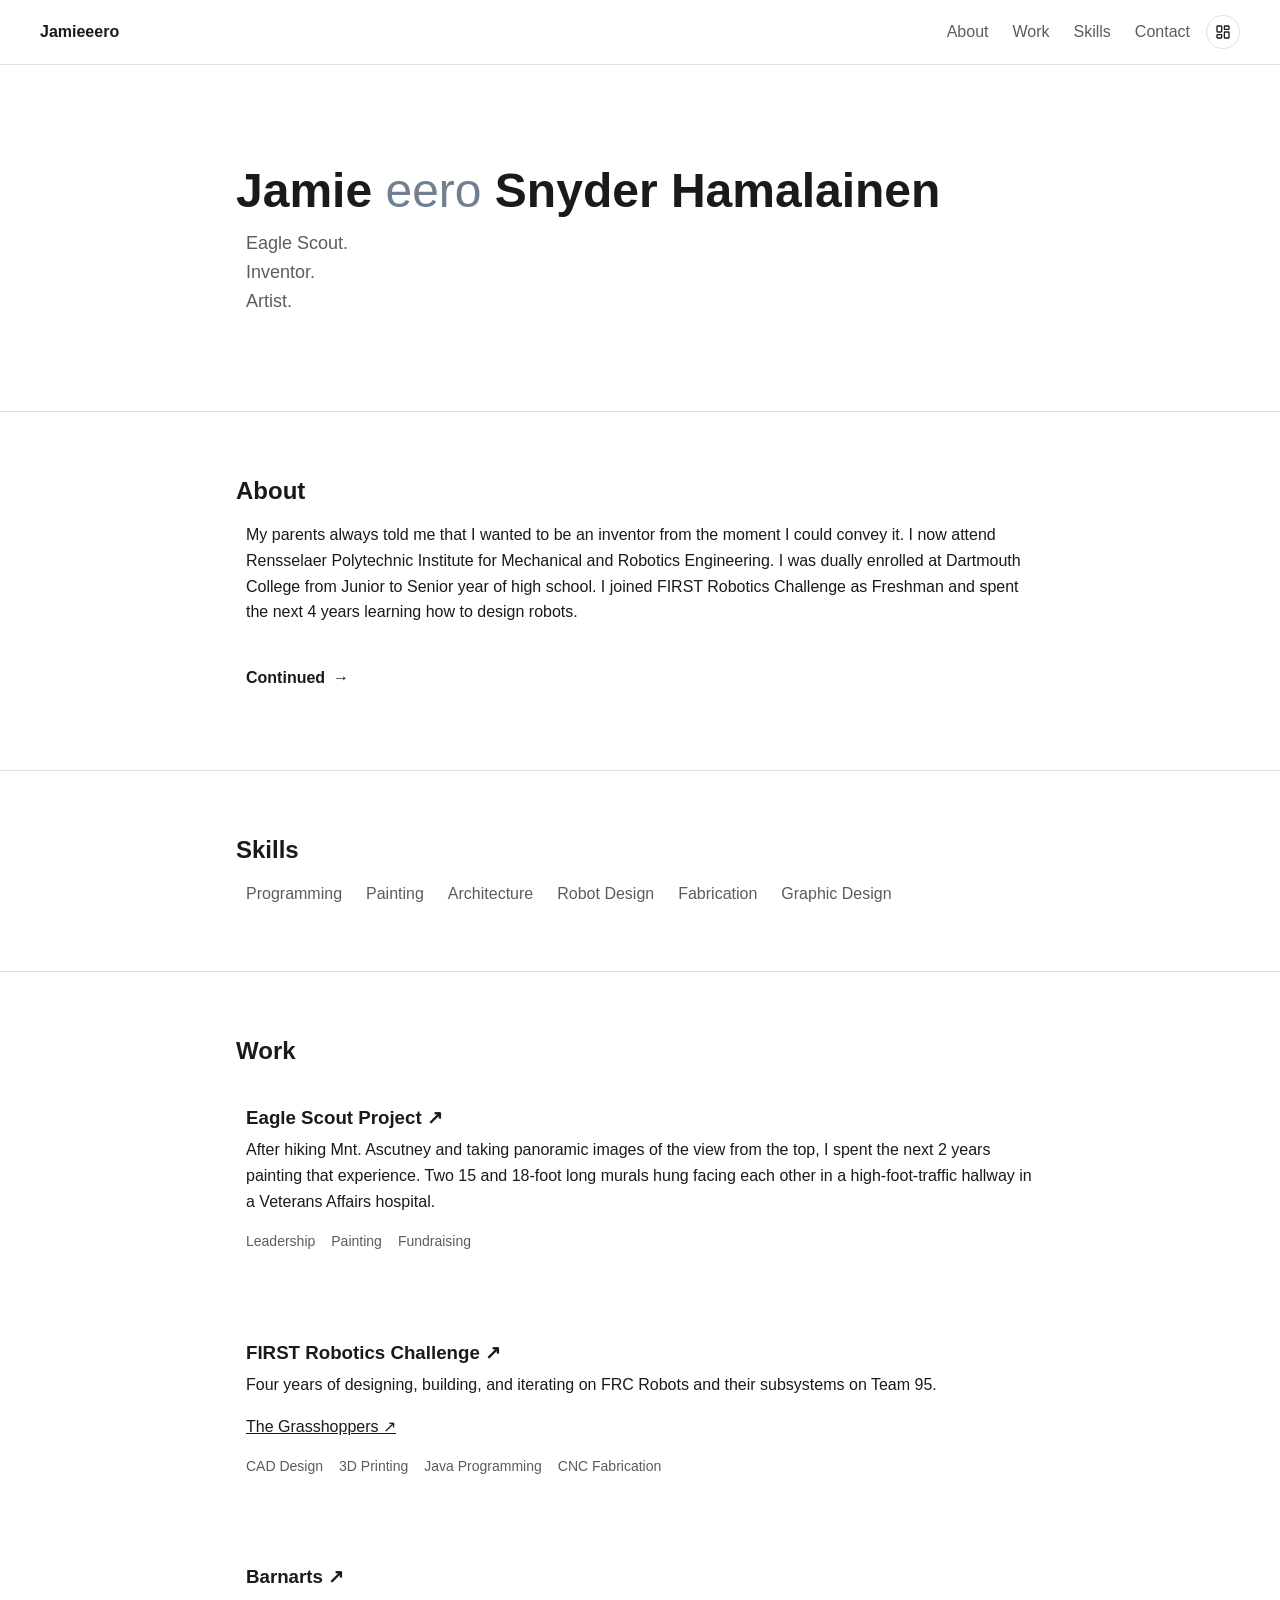
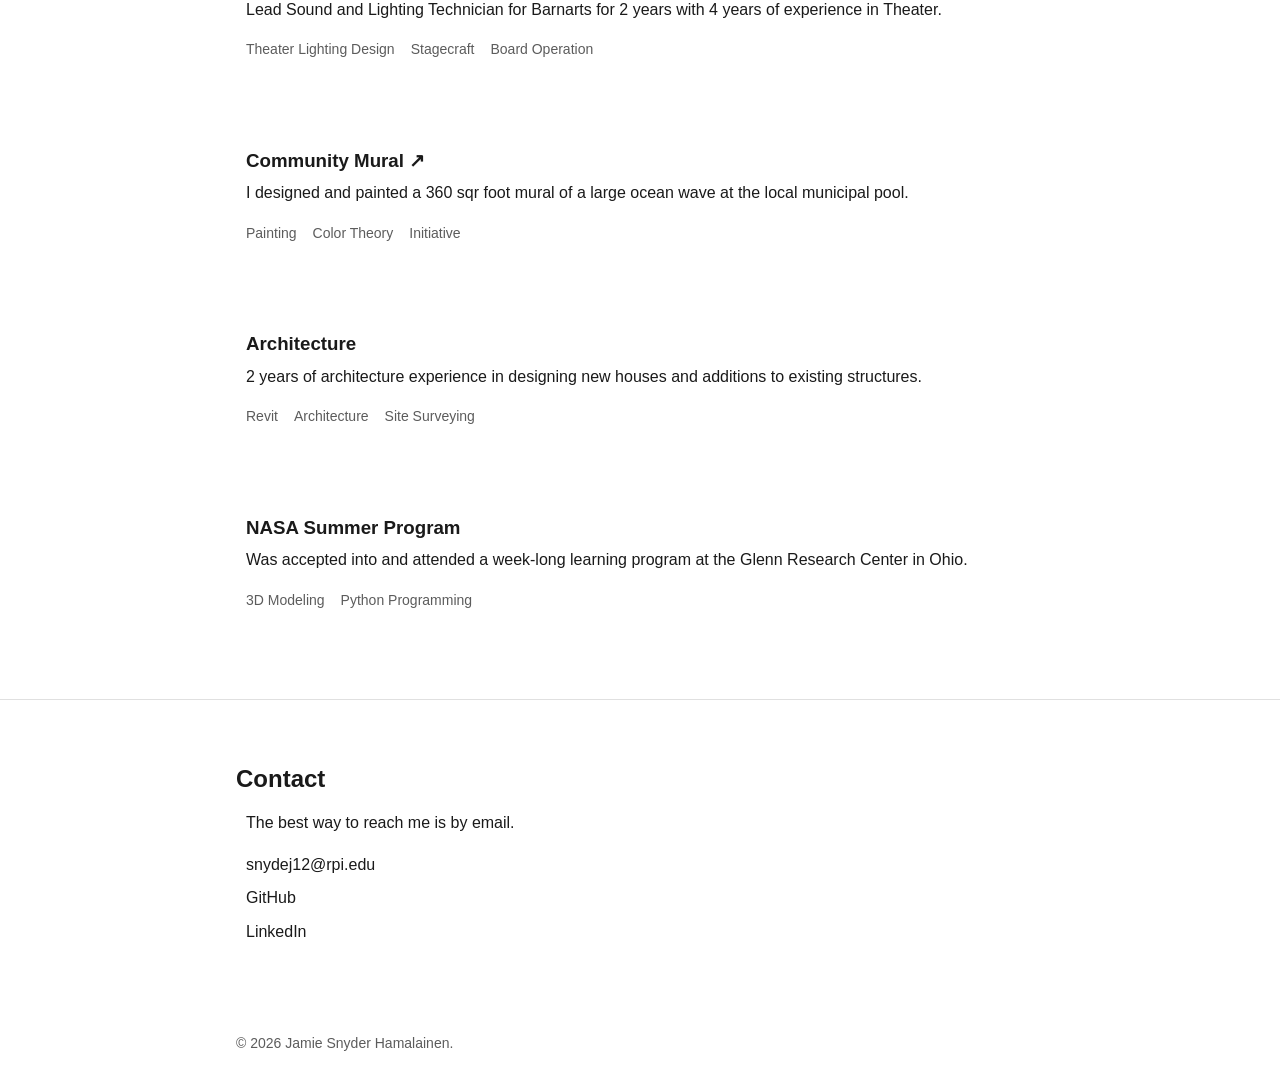
==== index.html @ 0df422fe "images" ====
<!DOCTYPE html>
<html lang="en">
<head>
    <meta charset="UTF-8">
    <meta name="viewport" content="width=device-width, initial-scale=1.0">
    <title>Jamieeero — Portfolio</title>
    <meta name="description" content="Portfolio of Jamieeero Snyder Hamalainen.">
    <link rel="stylesheet" href="styles.css">
</head>
<body>

<a class="skip-link" href="#main">Skip to content</a>

<div class="scroll-progress" id="scrollProgress"></div>

<header class="site-header">
    <div class="header-inner">
        <a href="#" class="logo">Jamieeero</a>

        <div class="nav-cluster">
            <nav class="primary-nav" id="primaryNav">
                <ul>
                    <li><a href="about.html">About</a></li>
                    <li><a href="#work">Work</a></li>
                    <li><a href="#skills">Skills</a></li>
                    <li><a href="#contact">Contact</a></li>
                </ul>
            </nav>

            <a class="dashboard-link" href="https://dashboard.jamieeero.com" aria-label="Open dashboard">
                <svg viewBox="0 0 24 24" fill="none" stroke="currentColor" stroke-width="2" stroke-linecap="round" stroke-linejoin="round" aria-hidden="true">
                    <rect width="7" height="9" x="3" y="3" rx="1"></rect>
                    <rect width="7" height="5" x="14" y="3" rx="1"></rect>
                    <rect width="7" height="9" x="14" y="12" rx="1"></rect>
                    <rect width="7" height="5" x="3" y="16" rx="1"></rect>
                </svg>
            </a>

            <button class="nav-toggle" id="navToggle" aria-expanded="false" aria-controls="primaryNav">
                <span class="nav-toggle-bar"></span>
                <span class="nav-toggle-bar"></span>
                <span class="nav-toggle-bar"></span>
                <span class="sr-only">Toggle menu</span>
            </button>
        </div>
    </div>
</header>

<main id="main">

    <section class="section hero" id="hero">
        <div class="container-title">
            <h1>Jamie <span style="color: slategrey; font-weight: 300;" >eero</span> Snyder Hamalainen</h1>
        </div>
        <div class="container">
            <p class="hero-subtitle">Eagle Scout.</p>
            <p class="hero-subtitle">Inventor.</p>
            <p class="hero-subtitle">Artist.</p>
        </div>
    </section>

    <section class="section" id="about">
        <div class="container-title">
            <h2>About</h2>
        </div>
        <div class="container">
            <p>
                My parents always told me that I wanted to be an inventor from the moment I could convey it. I now attend Rensselaer Polytechnic Institute
                for Mechanical and Robotics Engineering. I was dually enrolled at Dartmouth College from Junior to Senior year of high school. I joined
                FIRST Robotics Challenge as Freshman and spent the next 4 years learning how to design robots.
            </p>

            <a class="continue-link" href="about.html">
                Continued
                <span class="arrow" aria-hidden="true">→</span>
            </a>
        </div>
    </section>

    <section class="section" id="skills">
        <div class="container-title">
            <h2>Skills</h2>
        </div>
        <div class="container">
            <ul class="skills-list">
                <li>Programming</li>
                <li>Painting</li>
                <li>Architecture</li>
                <li>Robot Design</li>
                <li>Fabrication</li>
                <li>Graphic Design</li>
            </ul>
        </div>
    </section>

    <section class="section" id="work">
        <div class="container-title">
            <h2>Work</h2>
        </div>
        <div class="container">
            <div class="project-list">

                <article class="project reveal">
                    <div class="project-thumb">
                        <img src="media/work/eagle-project.jpg" alt="" loading="lazy" onerror="this.parentElement.remove()">
                    </div>
                    <div class="project-body">
                        <h3><a href="eagleproject.html">Eagle Scout Project ↗</a></h3>
                        <p>After hiking Mnt. Ascutney and taking panoramic images of the view from the top, I spent the next 2 years painting that experience.
                            Two 15 and 18-foot long murals hung facing each other in a high-foot-traffic hallway in a Veterans Affairs hospital.
                        </p>
                        <ul class="project-meta">
                            <li>Leadership</li>
                            <li>Painting</li>
                            <li>Fundraising</li>
                        </ul>
                    </div>
                </article>

                <article class="project reveal">
                    <div class="project-thumb">
                        <img src="media/work/frc.jpg" alt="" loading="lazy" onerror="this.parentElement.remove()">
                    </div>
                    <div class="project-body">
                        <h3><a href="https://www.firstinspires.org/programs/frc/">FIRST Robotics Challenge ↗</a></h3>
                        <p>Four years of designing, building, and iterating on FRC Robots and their subsystems on Team 95.</p>
                        <p><a href="https://www.frcteam95.com/">The Grasshoppers ↗</a></p>
                        <ul class="project-meta">
                            <li>CAD Design</li>
                            <li>3D Printing</li>
                            <li>Java Programming</li>
                            <li>CNC Fabrication</li>
                        </ul>
                    </div>
                </article>

                <article class="project reveal">
                    <div class="project-thumb">
                        <img src="media/work/barnarts.jpg" alt="" loading="lazy" onerror="this.parentElement.remove()">
                    </div>
                    <div class="project-body">
                        <h3><a href="https://barnarts.org/">Barnarts ↗</a></h3>
                        <p>Lead Sound and Lighting Technician for Barnarts for 2 years with 4 years of experience in Theater.</p>
                        <ul class="project-meta">
                            <li>Theater Lighting Design</li>
                            <li>Stagecraft</li>
                            <li>Board Operation</li>
                        </ul>
                    </div>
                </article>

                <article class="project reveal">
                    <div class="project-thumb">
                        <img src="media/work/poolmural.jpg" alt="" loading="lazy" onerror="this.parentElement.remove()">
                    </div>
                    <div class="project-body">
                        <h3><a href="">Community Mural ↗</a></h3>
                        <p>I designed and painted a 360 sqr foot mural of a large ocean wave at the local municipal pool.</p>
                        <ul class="project-meta">
                            <li>Painting</li>
                            <li>Color Theory</li>
                            <li>Initiative</li>
                        </ul>
                    </div>
                </article>

                <article class="project reveal">
                    <div class="project-thumb">
                        <img src="media/work/house.jpg" alt="" loading="lazy" onerror="this.parentElement.remove()">
                    </div>
                    <div class="project-body">
                        <h3><a href="">Architecture</a></h3>
                        <p>2 years of architecture experience in designing new houses and additions to existing structures.</p>
                        <ul class="project-meta">
                            <li>Revit</li>
                            <li>Architecture</li>
                            <li>Site Surveying</li>
                        </ul>
                    </div>
                </article>

                <article class="project reveal">
                    <div class="project-thumb">
                        <img src="media/work/nasa.jpg" alt="" loading="lazy" onerror="this.parentElement.remove()">
                    </div>
                    <div class="project-body">
                        <h3><a href="">NASA Summer Program</a></h3>
                        <p>Was accepted into and attended a week-long learning program at the Glenn Research Center in Ohio.</p>
                        <ul class="project-meta">
                            <li>3D Modeling</li>
                            <li>Python Programming</li>
                        </ul>
                    </div>
                </article>

            </div>
        </div>
    </section>


    <section class="section" id="contact">
        <div class="container-title">
            <h2>Contact</h2>
        </div>
        <div class="container">
            <p>The best way to reach me is by email.</p>
            <ul class="contact-list">
                <li><a href="mailto:snydej12@rpi.edu">snydej12@rpi.edu</a></li>
                <li><a href="https://github.com/jamieeero" target="_blank" rel="noopener noreferrer">GitHub</a></li>
                <li><a href="https://linkedin.com/in/jamieeero" target="_blank" rel="noopener noreferrer">LinkedIn</a></li>
            </ul>
        </div>
    </section>

</main>

<footer class="site-footer">
    <div class="container-title">
        <p>&copy; <span id="year"></span> Jamie Snyder Hamalainen.</p>
    </div>
</footer>

<script src="script.js"></script>
</body>
</html>
---- styles.css ----
:root {

    --color-bg: #ffffff;
    --color-text: #1a1a1a;
    --color-muted: #5c5c5c;
    --color-border: #e0e0e0;
    --color-accent: #1a1a1a;
    --color-shadow: rgba(0, 0, 0, 0.08);


    --font-body: -apple-system, BlinkMacSystemFont, "Segoe UI", Roboto, Helvetica, Arial, sans-serif;
    --font-mono: ui-monospace, "SFMono-Regular", Menlo, Consolas, "Liberation Mono", monospace;
    --font-size-base: 1rem;
    --line-height-base: 1.6;


    --container-width: 820px;
    --title-width: 840px;
    --space-1: 0.5rem;
    --space-2: 1rem;
    --space-3: 1.5rem;
    --space-4: 2.5rem;
    --space-5: 4rem;
    --space-6: 6rem;

    --header-height: 64px;
    --progress-height: 3px;
}

@media (prefers-color-scheme: dark) {
    :root:not([data-theme="light"]) {
        --color-bg: #121212;
        --color-text: #ececec;
        --color-muted: #a0a0a0;
        --color-border: #2a2a2a;
        --color-accent: #ececec;
        --color-shadow: rgba(0, 0, 0, 0.35);
    }
}

/* manual toggle overrides win regardless of OS preference */
:root[data-theme="dark"] {
    --color-bg: #121212;
    --color-text: #ececec;
    --color-muted: #a0a0a0;
    --color-border: #2a2a2a;
    --color-accent: #ececec;
    --color-shadow: rgba(0, 0, 0, 0.35);
}

:root[data-theme="light"] {
    --color-bg: #ffffff;
    --color-text: #1a1a1a;
    --color-muted: #5c5c5c;
    --color-border: #e0e0e0;
    --color-accent: #1a1a1a;
    --color-shadow: rgba(0, 0, 0, 0.08);
}


*,
*::before,
*::after {
    box-sizing: border-box;
}

html {
    -webkit-text-size-adjust: 100%;
    scroll-behavior: smooth;
}

body {
    margin: 0;
    font-family: var(--font-body);
    font-size: var(--font-size-base);
    line-height: var(--line-height-base);
    color: var(--color-text);
    background-color: var(--color-bg);
    transition: background-color 0.3s ease, color 0.3s ease;
}

img,
picture,
svg {
    max-width: 100%;
    display: block;
}

a {
    color: inherit;
}

h1, h2, h3, h4 {
    line-height: 1.25;
    margin: 0 0 var(--space-2);
    overflow-wrap: break-word;
}

h1, h2 {
    /* was a fixed `width`, which forced an 840px-wide box even on
       phones and pushed text past the viewport edge instead of
       wrapping. max-width caps it on desktop; width:100% lets it
       shrink to fit narrow screens. */
    width: 100%;
    max-width: var(--title-width);
}

p {
    margin: 0 0 var(--space-2);
    overflow-wrap: break-word;
}

ul {
    margin: 0;
    padding: 0;
    list-style: none;
}


@media (prefers-reduced-motion: reduce) {
    html {
        scroll-behavior: auto;
    }
    * {
        animation-duration: 0.001ms !important;
        animation-iteration-count: 1 !important;
        transition-duration: 0.001ms !important;
    }
}


a:focus-visible,
button:focus-visible {
    outline: 2px solid var(--color-accent);
    outline-offset: 2px;
}


.sr-only {
    position: absolute;
    width: 1px;
    height: 1px;
    padding: 0;
    margin: -1px;
    overflow: hidden;
    clip: rect(0, 0, 0, 0);
    white-space: nowrap;
    border: 0;
}


.skip-link {
    position: absolute;
    left: -9999px;
    top: 0;
    background: var(--color-bg);
    color: var(--color-text);
    padding: var(--space-1) var(--space-2);
    z-index: 1200;
}

.skip-link:focus {
    left: var(--space-2);
    top: var(--space-2);
}


.container {
    width: 100%;
    max-width: var(--container-width);
    margin-inline: auto;
    padding-inline: var(--space-2);
}

.container-title {
    width: 100%;
    max-width: var(--title-width);
    margin-inline: auto;
    padding-inline: var(--space-2);
}

.section {
    padding-block: var(--space-5);
    border-bottom: 1px solid var(--color-border);
}

.section:last-of-type {
    border-bottom: none;
}


/* ---- scroll progress bar ---- */
.scroll-progress {
    position: fixed;
    top: 0;
    left: 0;
    height: var(--progress-height);
    width: 0%;
    background-color: var(--color-accent);
    z-index: 1101;
    transition: width 0.12s ease-out;
}

@media (prefers-reduced-motion: reduce) {
    .scroll-progress {
        transition: none;
    }
}


.site-header {
    position: sticky;
    top: 0;
    z-index: 100;
    background-color: var(--color-bg);
    border-bottom: 1px solid var(--color-border);
}

.header-inner {
    display: flex;
    align-items: center;
    justify-content: space-between;
    height: var(--header-height);
    padding-inline: var(--space-2);
}

@media (min-width: 1024px) {
    .header-inner {
        padding-inline: var(--space-4);
    }
}

.logo {
    font-weight: 600;
    text-decoration: none;
}

.nav-cluster {
    display: flex;
    align-items: center;
    gap: var(--space-2);
}

.primary-nav ul {
    display: flex;
    gap: var(--space-3);
}

.primary-nav a {
    position: relative;
    text-decoration: none;
    color: var(--color-muted);
    padding-bottom: 3px;
    transition: color 0.2s ease;
}

.primary-nav a::after {
    content: "";
    position: absolute;
    left: 0;
    bottom: 0;
    height: 1px;
    width: 0%;
    background-color: var(--color-text);
    transition: width 0.25s ease;
}

.primary-nav a:hover,
.primary-nav a:focus-visible {
    color: var(--color-text);
}

.primary-nav a:hover::after,
.primary-nav a:focus-visible::after {
    width: 100%;
}

.nav-toggle {
    display: none;
    flex-direction: column;
    justify-content: space-between;
    width: 24px;
    height: 18px;
    background: none;
    border: none;
    padding: 0;
    cursor: pointer;
}

.nav-toggle-bar {
    display: block;
    height: 2px;
    width: 100%;
    background-color: var(--color-text);
}


/* ---- dashboard link ---- */
.dashboard-link {
    display: inline-flex;
    align-items: center;
    justify-content: center;
    width: 34px;
    height: 34px;
    background: none;
    border: 1px solid var(--color-border);
    border-radius: 50%;
    cursor: pointer;
    color: var(--color-text);
    padding: 0;
    transition: border-color 0.2s ease, transform 0.3s ease;
}

.dashboard-link:hover {
    border-color: var(--color-text);
}

.dashboard-link:active {
    transform: scale(0.92);
}

.dashboard-link svg {
    width: 16px;
    height: 16px;
}


/* ---- hero ---- */
.hero {
    padding-block: var(--space-6);
}

.hero h1 {
    font-size: clamp(2rem, 5vw, 3rem);
    margin-bottom: var(--space-1);
    opacity: 0;
    animation: fade-up-in 0.7s ease forwards;
}

.hero-subtitle {
    color: var(--color-muted);
    font-size: 1.125rem;
    margin: 0;
    opacity: 0;
    animation: fade-up-in 0.6s ease forwards;
}

.hero-subtitle:nth-of-type(1) { animation-delay: 0.15s; }
.hero-subtitle:nth-of-type(2) { animation-delay: 0.3s; }
.hero-subtitle:nth-of-type(3) { animation-delay: 0.45s; }

@keyframes fade-up-in {
    from {
        opacity: 0;
        transform: translateY(14px);
    }
    to {
        opacity: 1;
        transform: none;
    }
}


/* ---- scroll reveal (project cards, gallery entries, etc.) ---- */
.reveal.reveal-init {
    opacity: 0;
    transform: translateY(28px);
}

.reveal {
    transition: opacity 0.6s ease, transform 0.6s ease;
    transition-delay: var(--reveal-delay, 0s);
}

.reveal.reveal-init.is-visible {
    opacity: 1;
    transform: none;
}


.project-list {
    display: flex;
    flex-direction: column;
    gap: var(--space-4);
}

.project {
    display: flex;
    align-items: flex-start;
    gap: var(--space-3);
    padding: var(--space-3);
    margin-inline: calc(var(--space-3) * -1);
    border-radius: 10px;
    transition: transform 0.25s ease, box-shadow 0.25s ease, background-color 0.25s ease;
}

.project-thumb {
    flex-shrink: 0;
    width: 96px;
    height: 96px;
    border-radius: 8px;
    overflow: hidden;
    background-color: var(--color-border);
}

.project-thumb img {
    width: 100%;
    height: 100%;
    object-fit: cover;
    display: block;
}

.project-body {
    flex: 1;
    min-width: 0;
}

.project:hover,
.project:focus-within {
    transform: translateY(-4px);
    box-shadow: 0 12px 28px var(--color-shadow);
    background-color: var(--color-border);
}

.project h3 {
    margin-bottom: var(--space-1);
}

.project h3 a {
    text-decoration: none;
}

.project h3 a:hover,
.project h3 a:focus-visible {
    text-decoration: underline;
}

.project-meta {
    display: flex;
    flex-wrap: wrap;
    gap: var(--space-1) var(--space-2);
    color: var(--color-muted);
    font-size: 0.875rem;
}

.skills-list {
    display: flex;
    flex-wrap: wrap;
    gap: var(--space-1) var(--space-3);
    color: var(--color-muted);
}


.continue-link {
    display: inline-flex;
    align-items: center;
    gap: var(--space-1);
    margin-top: var(--space-1);
    padding: var(--space-2) var(--space-3);
    margin-inline: calc(var(--space-3) * -1);
    border-radius: 10px;
    text-decoration: none;
    font-weight: 600;
    color: var(--color-text);
    transition: transform 0.25s ease, box-shadow 0.25s ease, background-color 0.25s ease;
}

.continue-link:hover,
.continue-link:focus-visible {
    transform: translateY(-4px);
    box-shadow: 0 12px 28px var(--color-shadow);
    background-color: var(--color-border);
}

.continue-link .arrow {
    transition: transform 0.25s ease;
}

.continue-link:hover .arrow,
.continue-link:focus-visible .arrow {
    transform: translateX(4px);
}

/* ---- timeline page ---- */
.timeline {
    position: relative;
    list-style: none;
    margin: 0;
    padding: 0;
    padding-left: var(--space-4);
}

.timeline::before {
    content: "";
    position: absolute;
    top: 0.4rem;
    bottom: 0.4rem;
    left: 0.5rem;
    width: 2px;
    background-color: var(--color-border);
}

.timeline-entry {
    position: relative;
    padding-bottom: var(--space-4);
}

.timeline-entry:last-child {
    padding-bottom: 0;
}

.timeline-entry::before {
    content: "";
    position: absolute;
    left: 0.5rem;
    top: 0.4rem;
    transform: translateX(-650%);
    width: 10px;
    height: 10px;
    border-radius: 50%;
    background-color: var(--color-accent);
    box-shadow: 0 0 0 4px var(--color-bg);
}

.timeline-era {
    display: inline-block;
    font-family: var(--font-mono);
    font-size: 0.75rem;
    letter-spacing: 0.08em;
    text-transform: uppercase;
    color: var(--color-muted);
    margin-bottom: var(--space-1);
}

.timeline-entry h3 {
    margin-bottom: var(--space-1);
}

.timeline-entry p {
    margin-bottom: var(--space-1);
}


.contact-list {
    display: flex;
    flex-direction: column;
    gap: var(--space-1);
}

.contact-list a {
    text-decoration: none;
}

.contact-list a:hover,
.contact-list a:focus-visible {
    text-decoration: underline;
}


.gallery-section {
    padding-inline: var(--space-2);
    display: flex;
    flex-direction: column;
    gap: var(--space-5);
}

@media (min-width: 1024px) {
    .gallery-section {
        padding-inline: var(--space-4);
    }
}

.gallery-entry {
    margin: 0;
    display: flex;
    align-items: center;
    gap: var(--space-4);
}

.gallery-entry.is-reverse {
    flex-direction: row-reverse;
}

.gallery-image {
    flex-shrink: 0;
    overflow: hidden;
    border-radius: 6px;
}

.gallery-placeholder {
    width: 100%;
    background-color: var(--color-border);
    transition: transform 0.5s ease;
}

.gallery-item img {
    width: 100%;
    height: 100%;
    object-fit: cover;
    display: block;
    transition: transform 0.5s ease;
}

.gallery-entry:hover .gallery-placeholder,
.gallery-entry:hover .gallery-item img {
    transform: scale(1.04);
}

.gallery-caption {
    flex: 1;
    min-width: 0;
}

.gallery-index {
    display: inline-block;
    font-family: var(--font-mono);
    font-size: 0.75rem;
    letter-spacing: 0.08em;
    text-transform: uppercase;
    color: var(--color-muted);
    border-top: 2px solid var(--color-accent);
    padding-top: var(--space-1);
    margin-bottom: var(--space-1);
}

.gallery-caption p {
    color: var(--color-muted);
    margin: 0;
}

/* Size modifiers: how much of the row the image claims.
   The caption fills whatever's left, so a "bigger" image
   reads as visually dominant and a "smaller" one leaves
   more room for text. Aspect ratio is set per size to
   roughly match the kind of shot (wide vs tall). */

.gallery-entry--large .gallery-image {
    width: 70%;
}
.gallery-entry--large .gallery-placeholder {
    aspect-ratio: 16 / 9;
}

.gallery-entry--medium .gallery-image {
    width: 52%;
}
.gallery-entry--medium .gallery-placeholder {
    aspect-ratio: 4 / 3;
}

.gallery-entry--small .gallery-image {
    width: 34%;
}
.gallery-entry--small .gallery-placeholder {
    aspect-ratio: 3 / 4;
}



.site-footer {
    padding-block: var(--space-3);
}

.site-footer p {
    margin: 0;
    color: var(--color-muted);
    font-size: 0.875rem;
}

@media (max-width: 640px) {
    .nav-toggle {
        display: flex;
    }

    .primary-nav {
        position: absolute;
        top: var(--header-height);
        left: 0;
        right: 0;
        background-color: var(--color-bg);
        border-bottom: 1px solid var(--color-border);
        max-height: 0;
        overflow: hidden;
        transition: max-height 0.2s ease;
    }

    .primary-nav.is-open {
        max-height: 300px;
    }

    .primary-nav ul {
        flex-direction: column;
        gap: 0;
        padding: var(--space-2);
    }

    .primary-nav li {
        padding-block: var(--space-1);
    }

    .section {
        padding-block: var(--space-4);
    }

    .hero {
        padding-block: var(--space-5);
    }

    .project,
    .continue-link {
        margin-inline: 0;
    }

    .project-thumb {
        width: 64px;
        height: 64px;
    }

    .gallery-entry,
    .gallery-entry.is-reverse {
        flex-direction: column;
        align-items: stretch;
        gap: var(--space-2);
    }

    .gallery-entry--large .gallery-image,
    .gallery-entry--medium .gallery-image,
    .gallery-entry--small .gallery-image {
        width: 100%;
    }

    .gallery-entry--small .gallery-placeholder {
        aspect-ratio: 4 / 3;
    }
}
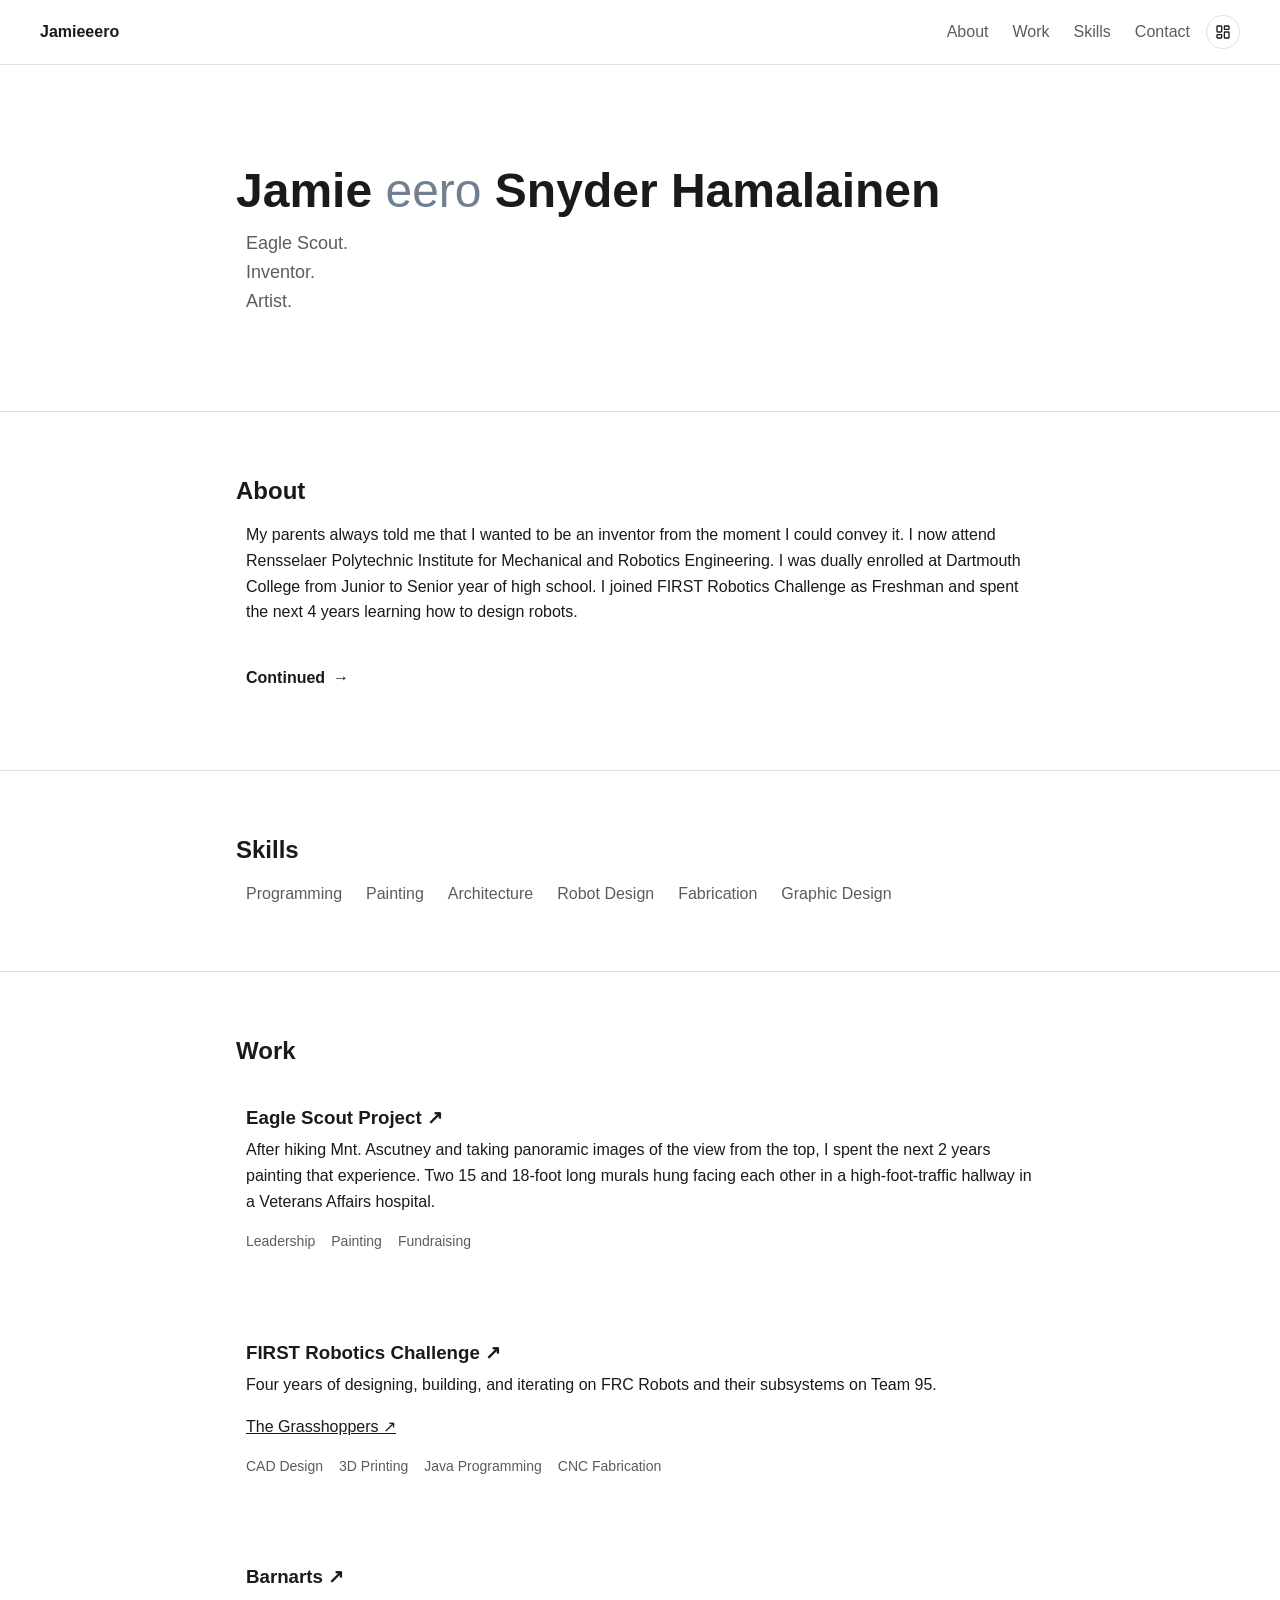
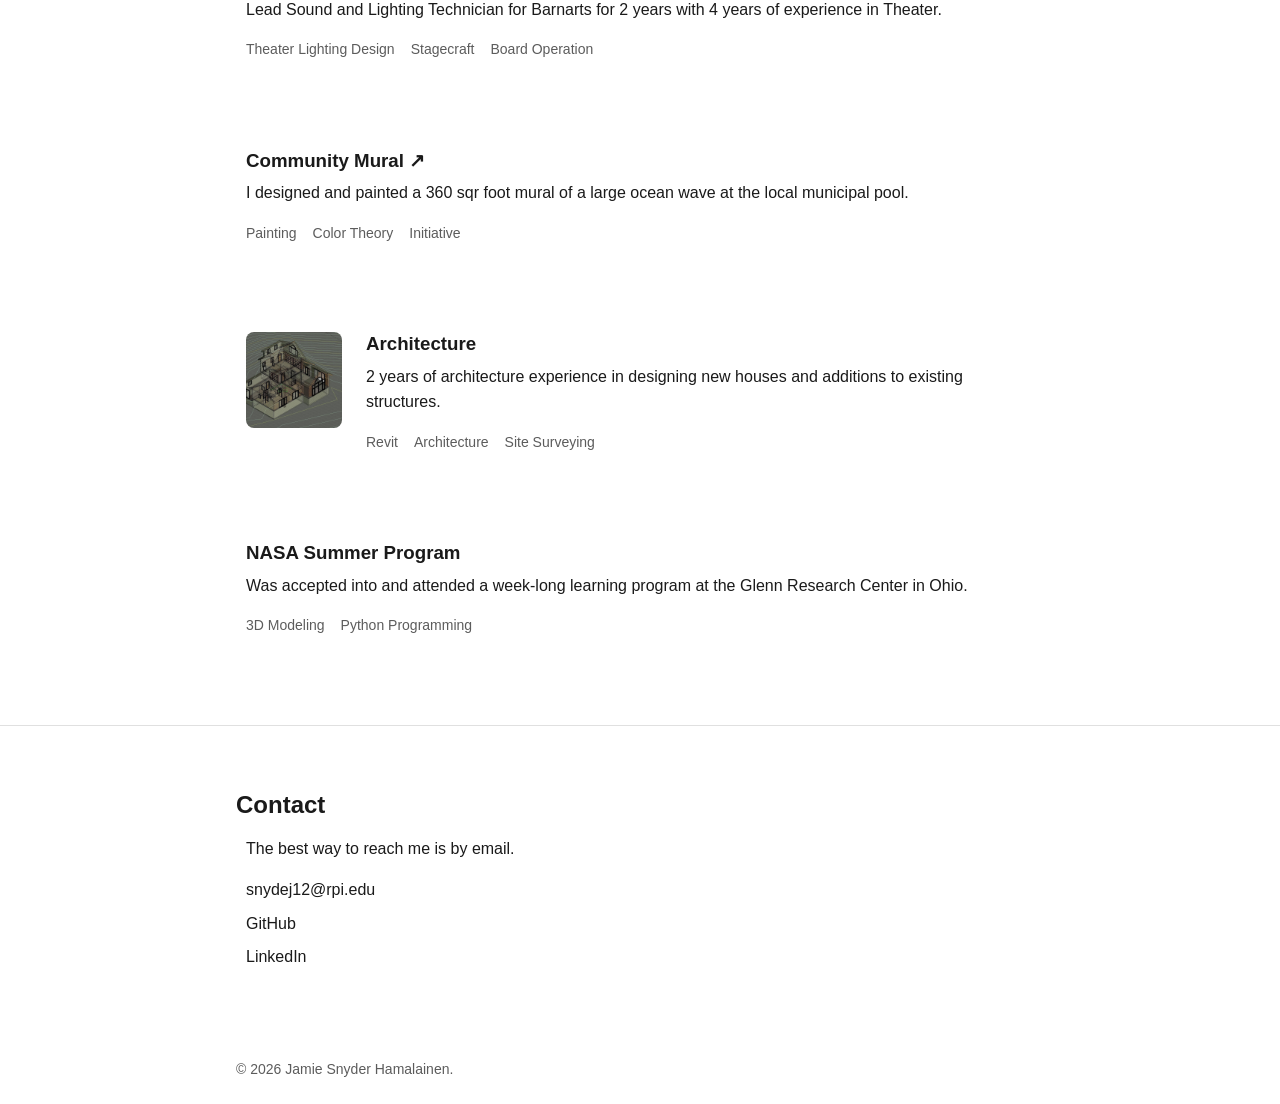
==== commit f28d447e: "images" ====
--- a/index.html
+++ b/index.html
@@ -136,7 +136,7 @@
 
                 <article class="project reveal">
                     <div class="project-thumb">
-                        <img src="media/work/barnarts.jpg" alt="" loading="lazy" onerror="this.parentElement.remove()">
+                        <img src="media/barnarts.jpg" alt="" loading="lazy" onerror="this.parentElement.remove()">
                     </div>
                     <div class="project-body">
                         <h3><a href="https://barnarts.org/">Barnarts ↗</a></h3>
@@ -151,7 +151,7 @@
 
                 <article class="project reveal">
                     <div class="project-thumb">
-                        <img src="media/work/poolmural.jpg" alt="" loading="lazy" onerror="this.parentElement.remove()">
+                        <img src="media/poolmural.jpg" alt="" loading="lazy" onerror="this.parentElement.remove()">
                     </div>
                     <div class="project-body">
                         <h3><a href="">Community Mural ↗</a></h3>
@@ -166,7 +166,7 @@
 
                 <article class="project reveal">
                     <div class="project-thumb">
-                        <img src="media/work/house.jpg" alt="" loading="lazy" onerror="this.parentElement.remove()">
+                        <img src="media/house.jpg" alt="" loading="lazy" onerror="this.parentElement.remove()">
                     </div>
                     <div class="project-body">
                         <h3><a href="">Architecture</a></h3>
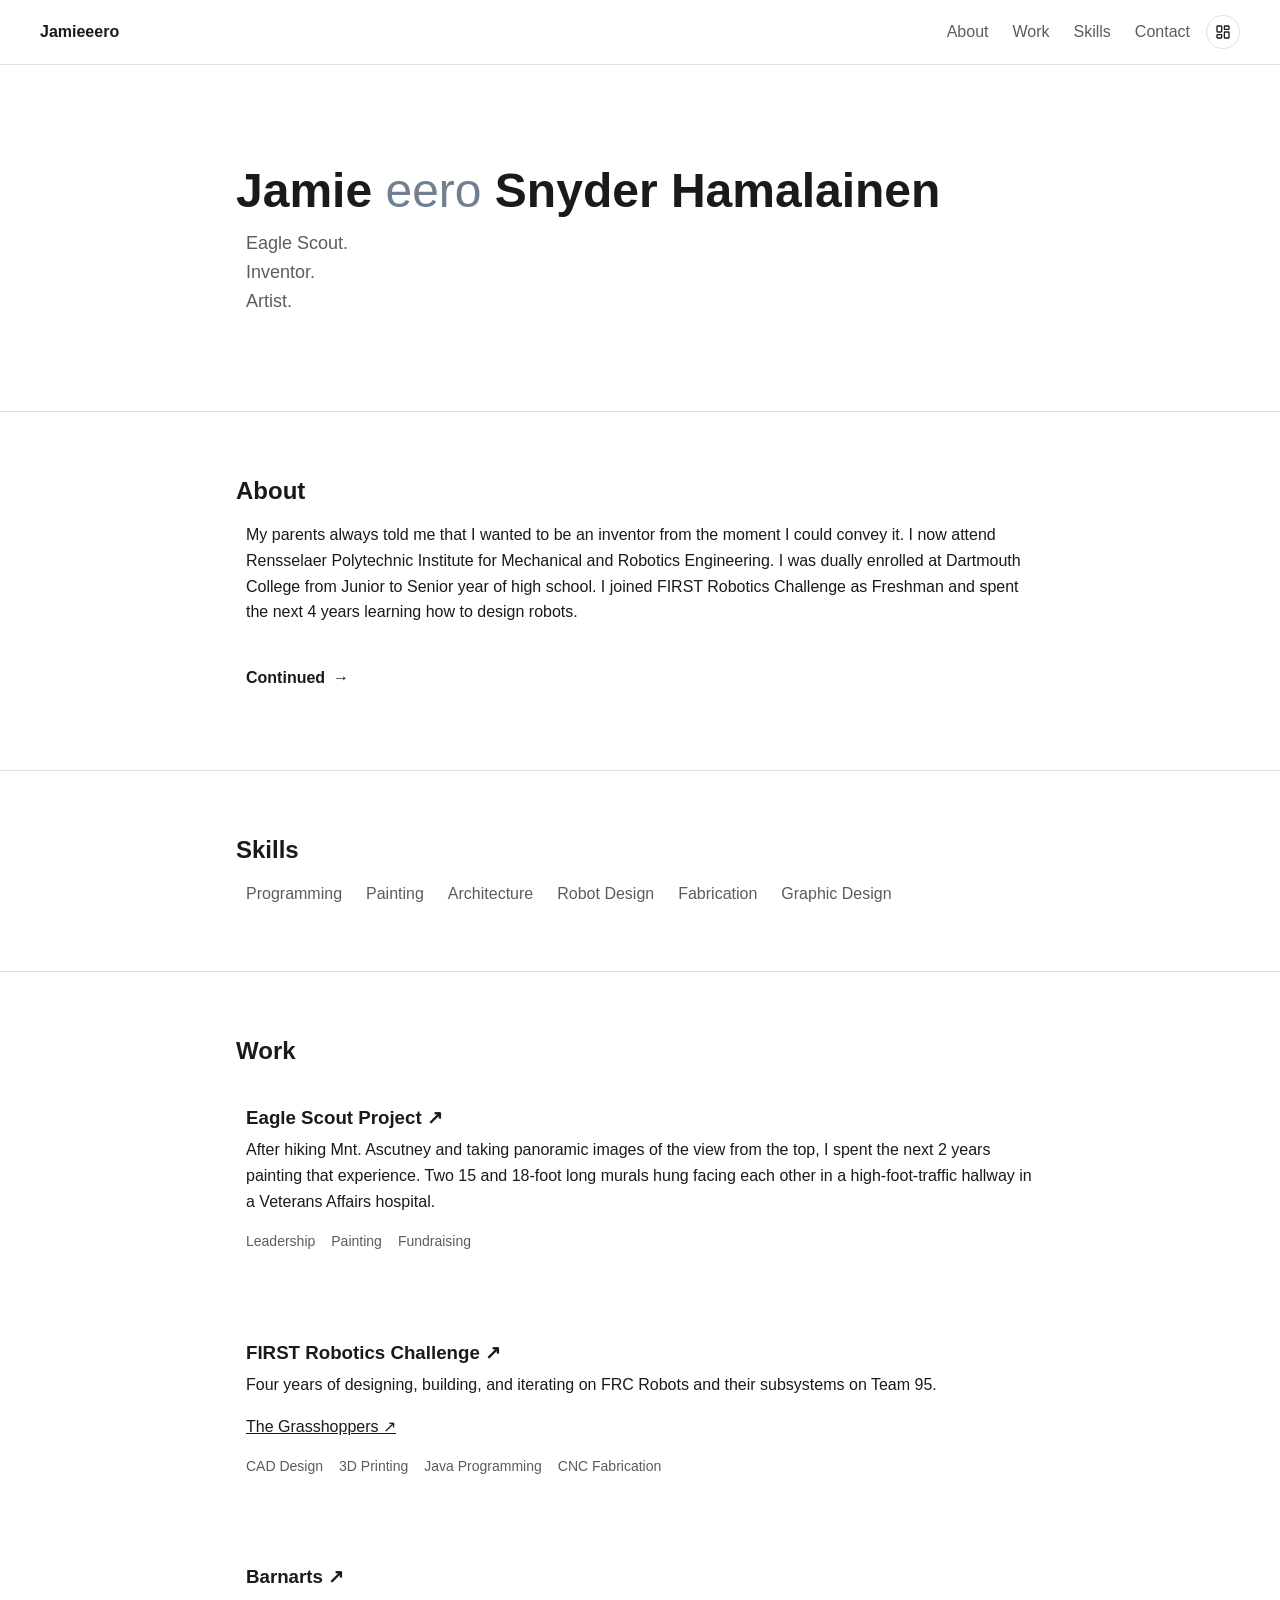
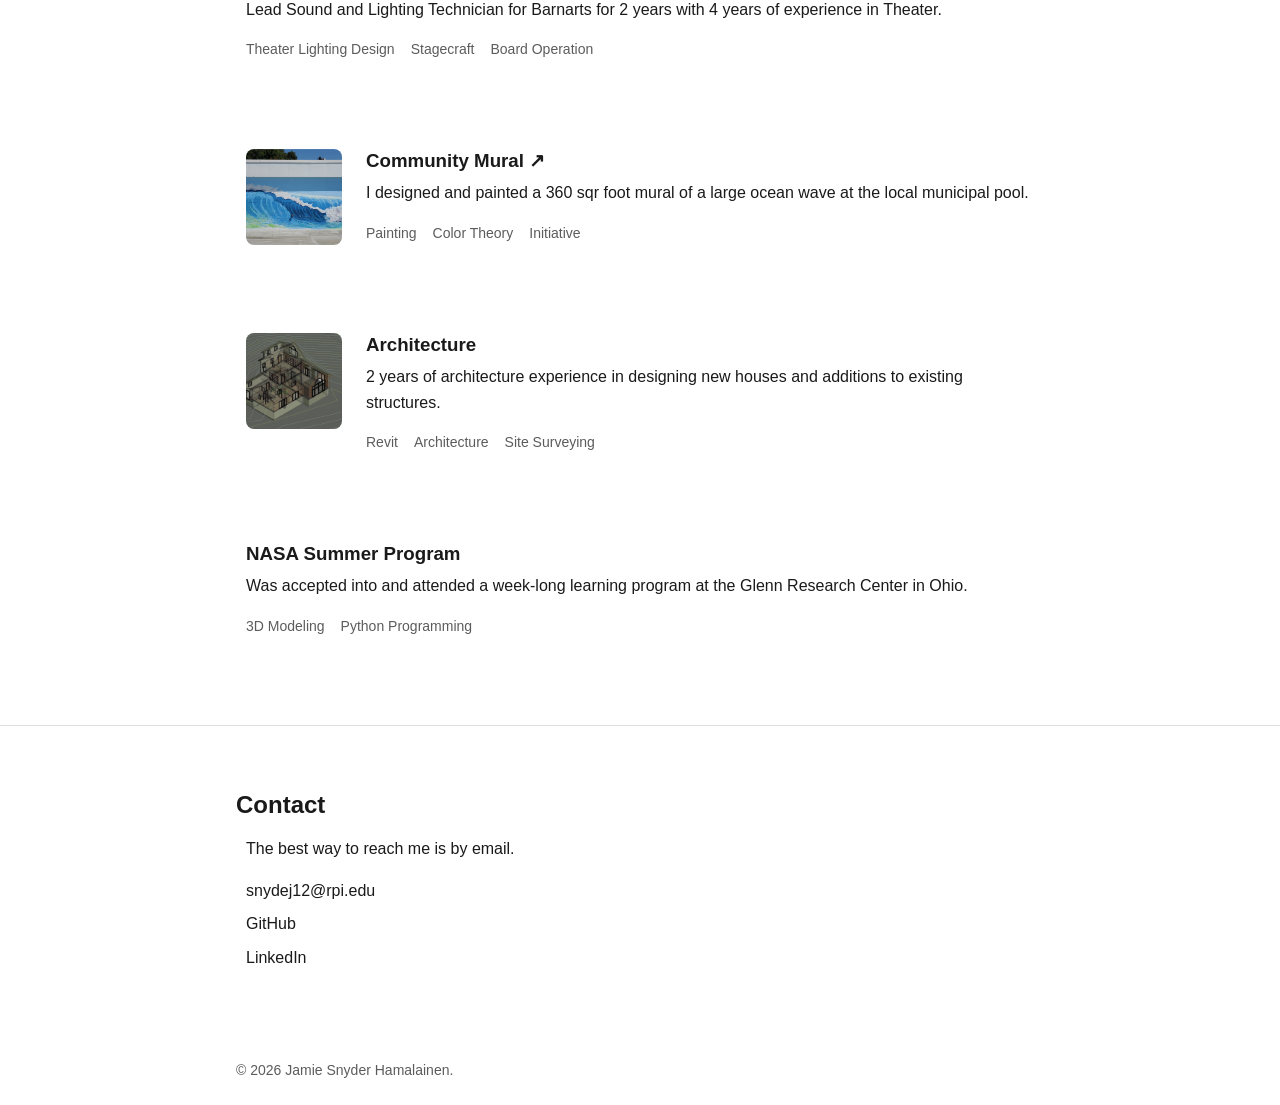
==== commit fcae6e5e: "images" ====
--- a/index.html
+++ b/index.html
@@ -151,7 +151,7 @@
 
                 <article class="project reveal">
                     <div class="project-thumb">
-                        <img src="media/poolmural.jpg" alt="" loading="lazy" onerror="this.parentElement.remove()">
+                        <img src="media/poolmural.png" alt="" loading="lazy" onerror="this.parentElement.remove()">
                     </div>
                     <div class="project-body">
                         <h3><a href="">Community Mural ↗</a></h3>
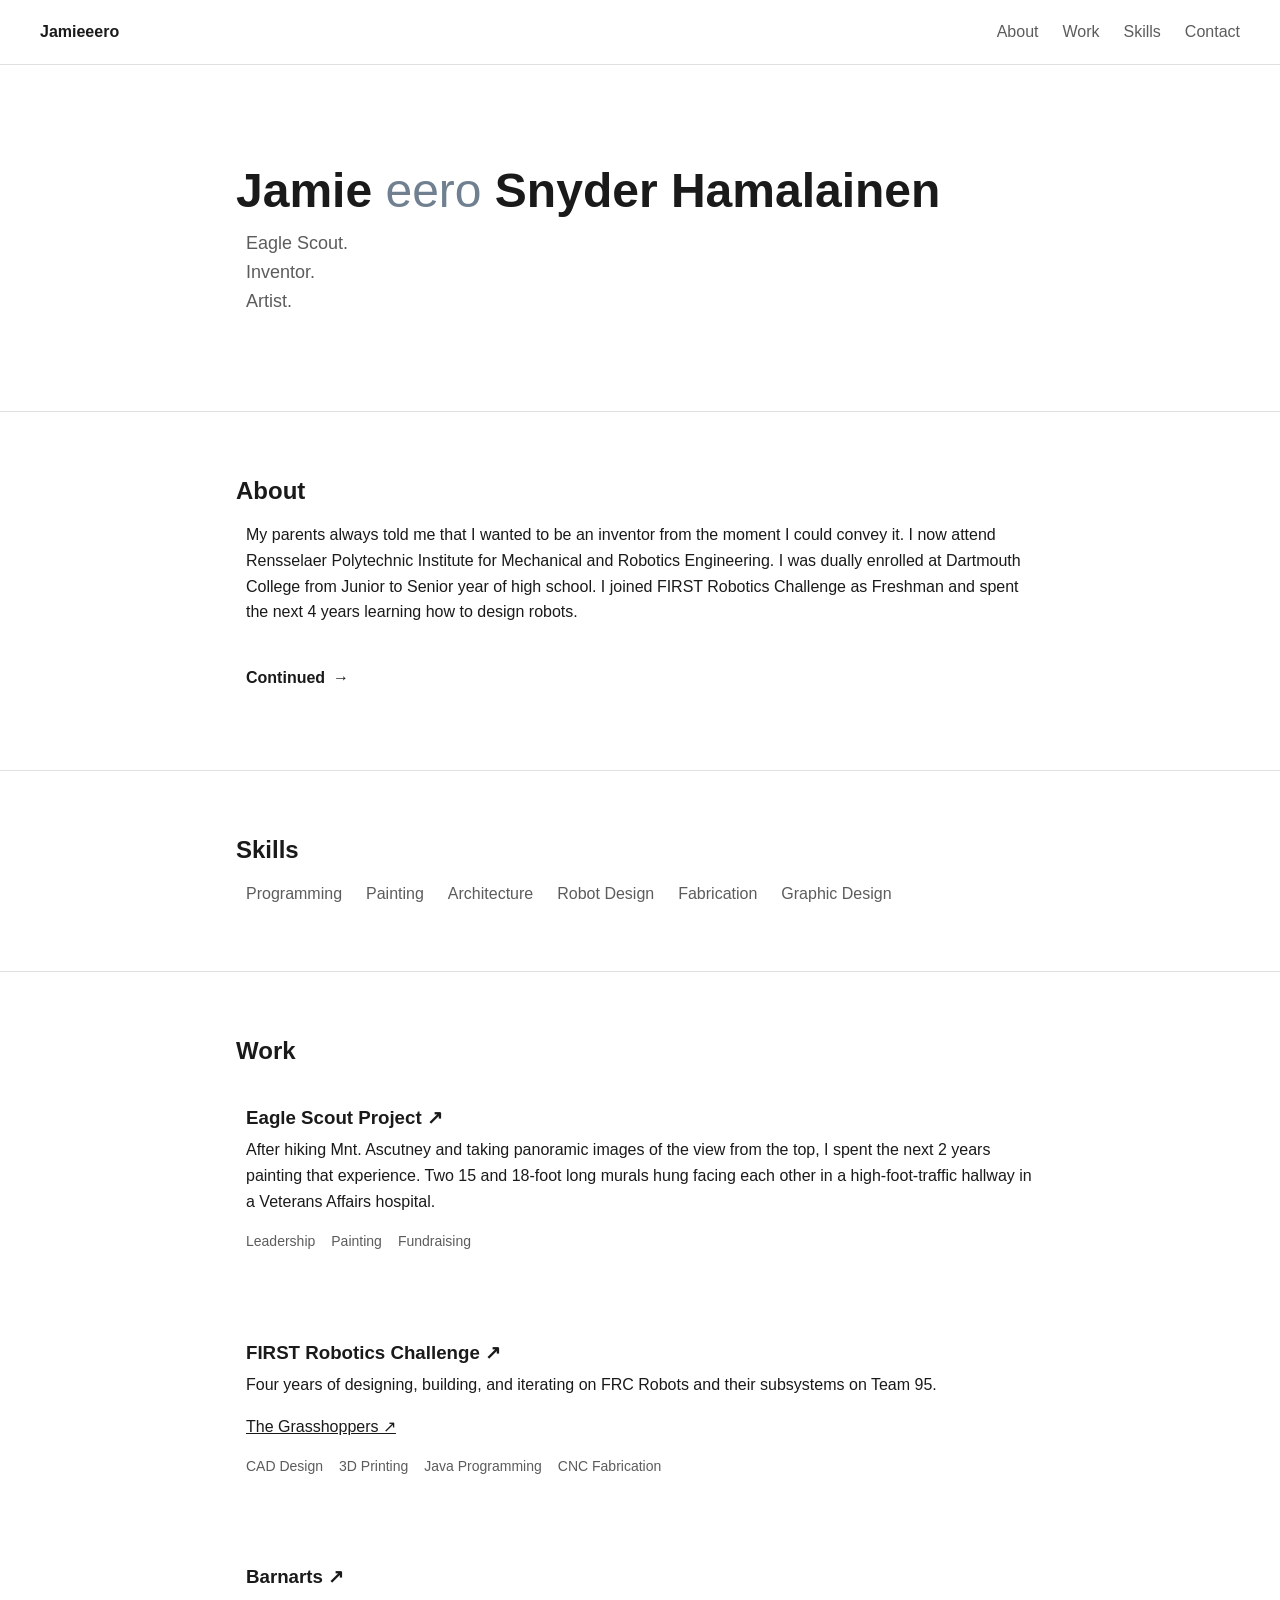
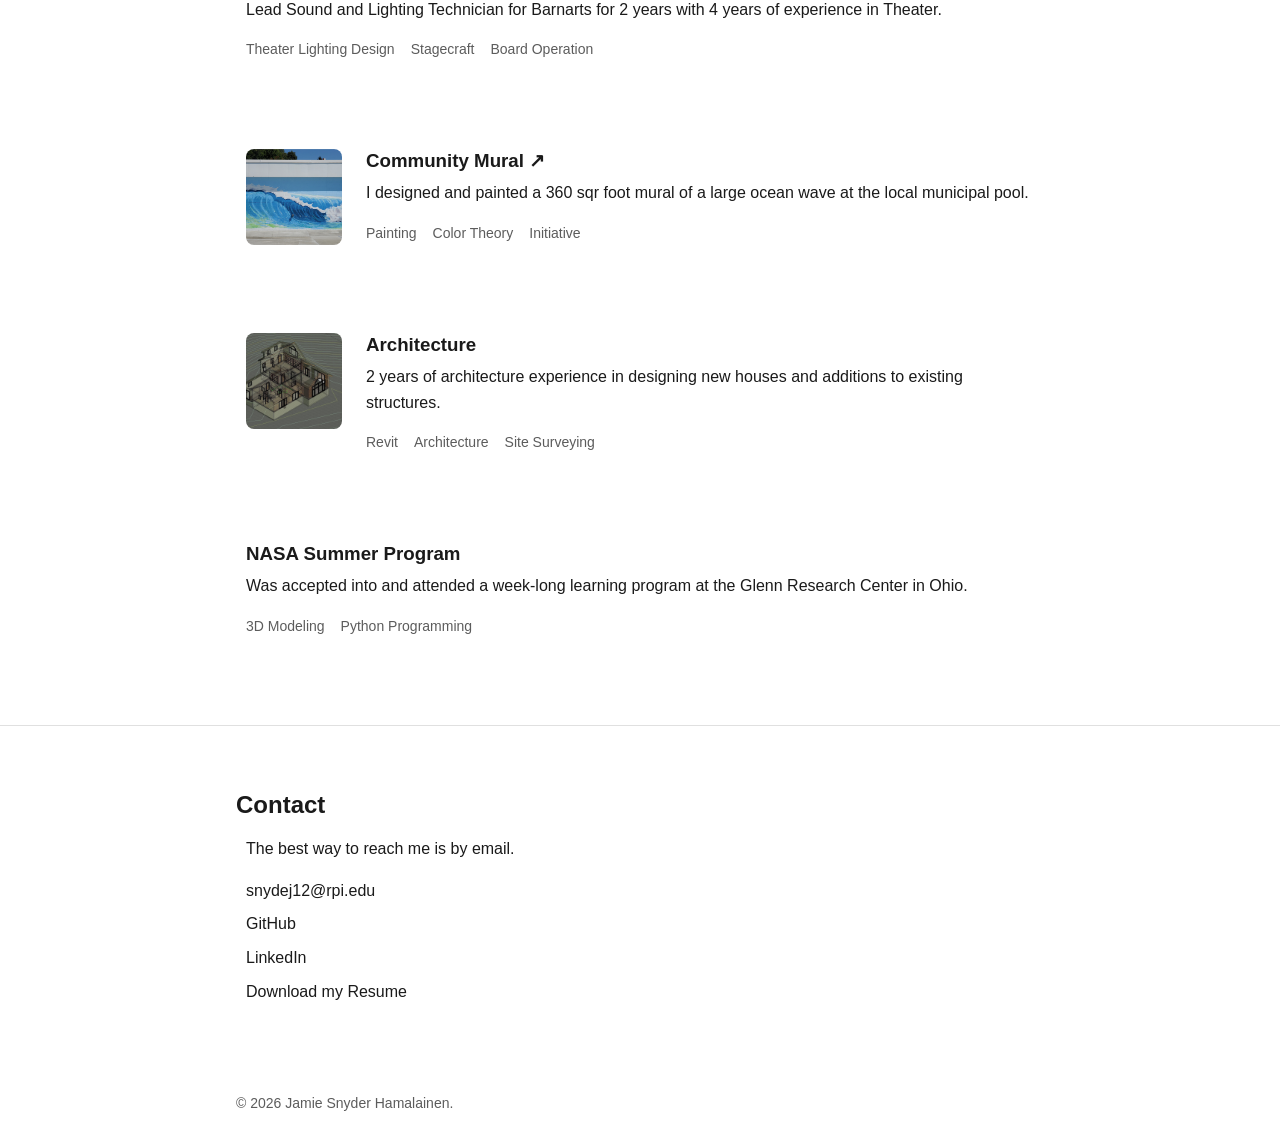
==== commit ef041c24: "resume" ====
--- a/index.html
+++ b/index.html
@@ -27,15 +27,6 @@
                 </ul>
             </nav>
 
-            <a class="dashboard-link" href="https://dashboard.jamieeero.com" aria-label="Open dashboard">
-                <svg viewBox="0 0 24 24" fill="none" stroke="currentColor" stroke-width="2" stroke-linecap="round" stroke-linejoin="round" aria-hidden="true">
-                    <rect width="7" height="9" x="3" y="3" rx="1"></rect>
-                    <rect width="7" height="5" x="14" y="3" rx="1"></rect>
-                    <rect width="7" height="9" x="14" y="12" rx="1"></rect>
-                    <rect width="7" height="5" x="3" y="16" rx="1"></rect>
-                </svg>
-            </a>
-
             <button class="nav-toggle" id="navToggle" aria-expanded="false" aria-controls="primaryNav">
                 <span class="nav-toggle-bar"></span>
                 <span class="nav-toggle-bar"></span>
@@ -154,7 +145,7 @@
                         <img src="media/poolmural.png" alt="" loading="lazy" onerror="this.parentElement.remove()">
                     </div>
                     <div class="project-body">
-                        <h3><a href="">Community Mural ↗</a></h3>
+                        <h3><a href="poolmural.html">Community Mural ↗</a></h3>
                         <p>I designed and painted a 360 sqr foot mural of a large ocean wave at the local municipal pool.</p>
                         <ul class="project-meta">
                             <li>Painting</li>
@@ -208,6 +199,7 @@
                 <li><a href="mailto:snydej12@rpi.edu">snydej12@rpi.edu</a></li>
                 <li><a href="https://github.com/jamieeero" target="_blank" rel="noopener noreferrer">GitHub</a></li>
                 <li><a href="https://linkedin.com/in/jamieeero" target="_blank" rel="noopener noreferrer">LinkedIn</a></li>
+                <li><a href="media/Resume.pdf">Download my Resume</a></li>
             </ul>
         </div>
     </section>
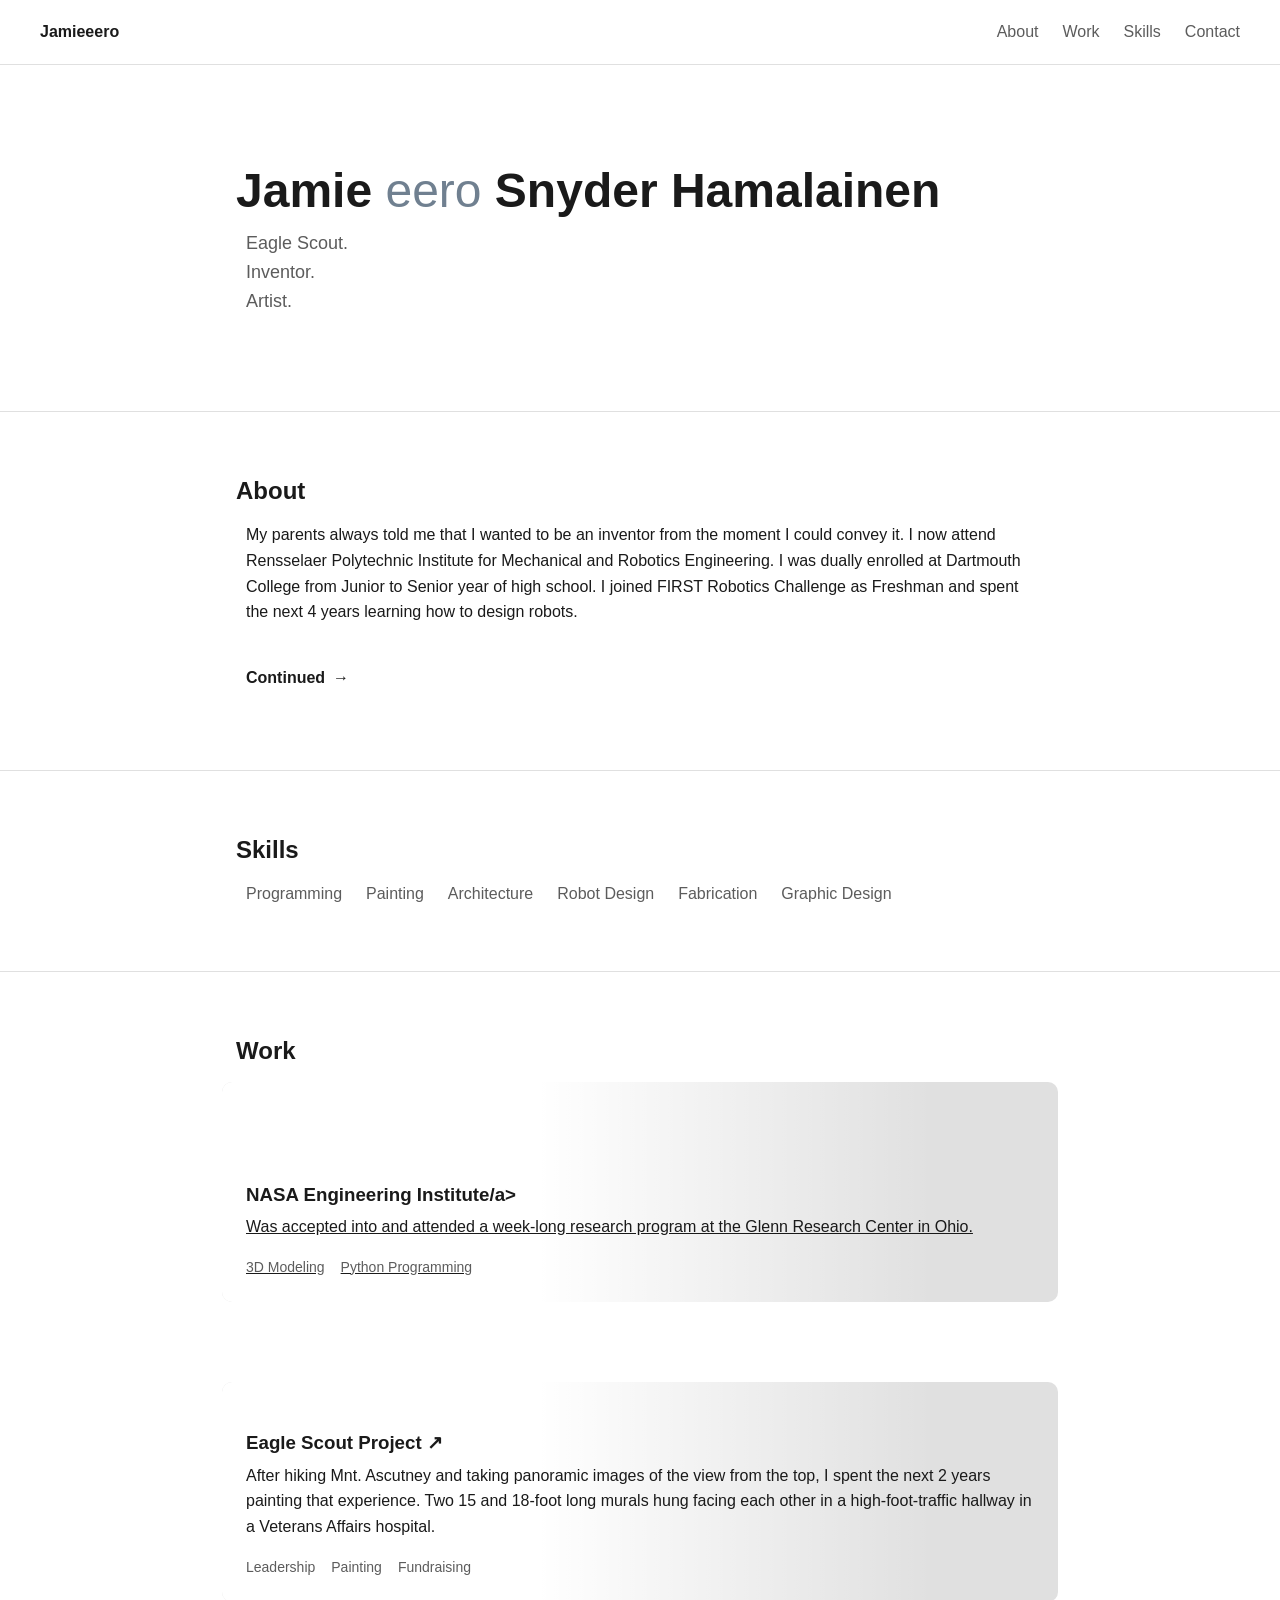
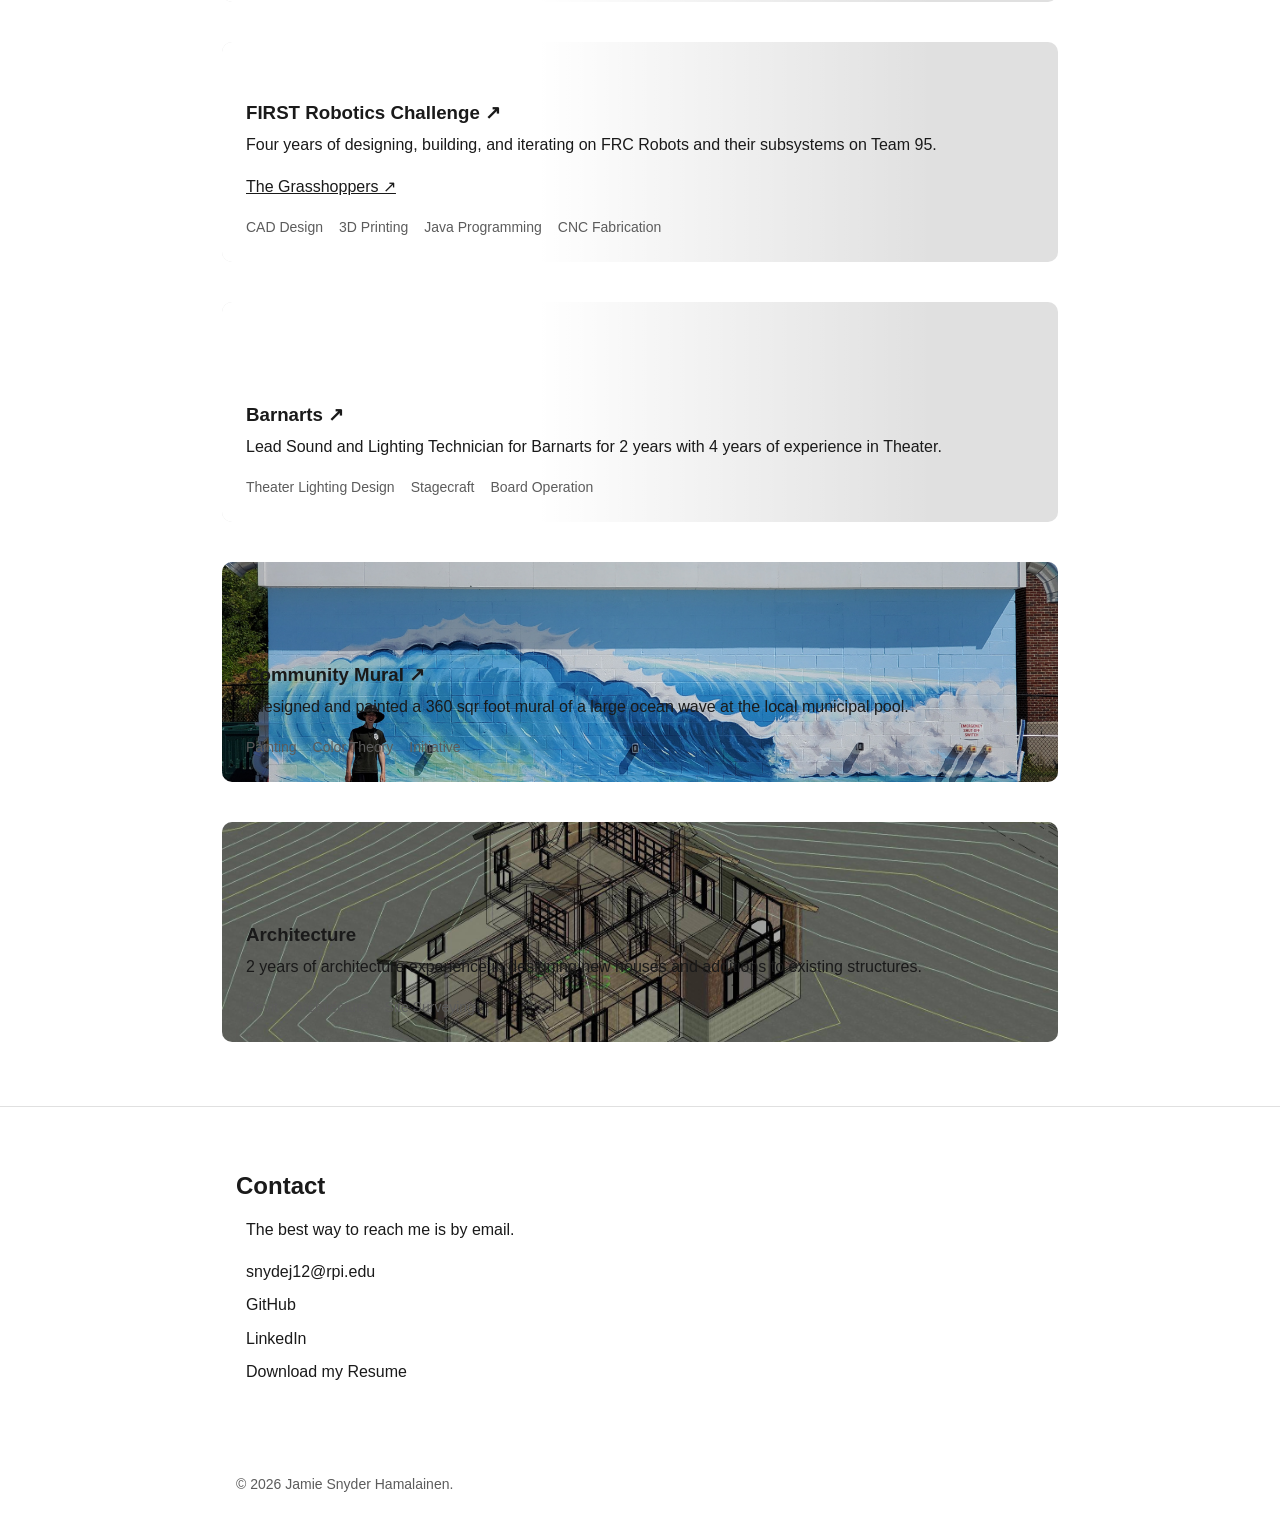
==== commit 53edbb75: "updated stuff :D" ====
--- a/index.html
+++ b/index.html
@@ -93,6 +93,20 @@
 
                 <article class="project reveal">
                     <div class="project-thumb">
+                        <img src="media/work/nasa.jpg" alt="" loading="lazy" onerror="this.parentElement.remove()">
+                    </div>
+                    <div class="project-body">
+                        <h3><a href="">NASA Engineering Institute/a></h3>
+                        <p>Was accepted into and attended a week-long research program at the Glenn Research Center in Ohio.</p>
+                        <ul class="project-meta">
+                            <li>3D Modeling</li>
+                            <li>Python Programming</li>
+                        </ul>
+                    </div>
+                </article>
+
+                <article class="project reveal">
+                    <div class="project-thumb">
                         <img src="media/work/eagle-project.jpg" alt="" loading="lazy" onerror="this.parentElement.remove()">
                     </div>
                     <div class="project-body">
@@ -169,21 +183,6 @@
                         </ul>
                     </div>
                 </article>
-
-                <article class="project reveal">
-                    <div class="project-thumb">
-                        <img src="media/work/nasa.jpg" alt="" loading="lazy" onerror="this.parentElement.remove()">
-                    </div>
-                    <div class="project-body">
-                        <h3><a href="">NASA Summer Program</a></h3>
-                        <p>Was accepted into and attended a week-long learning program at the Glenn Research Center in Ohio.</p>
-                        <ul class="project-meta">
-                            <li>3D Modeling</li>
-                            <li>Python Programming</li>
-                        </ul>
-                    </div>
-                </article>
-
             </div>
         </div>
     </section>
--- a/styles.css
+++ b/styles.css
@@ -385,21 +385,23 @@
 }
 
 .project {
-    display: flex;
-    align-items: flex-start;
-    gap: var(--space-3);
+    position: relative;
+    display: flex;
+    align-items: flex-end;
+    min-height: 220px;
     padding: var(--space-3);
     margin-inline: calc(var(--space-3) * -1);
     border-radius: 10px;
-    transition: transform 0.25s ease, box-shadow 0.25s ease, background-color 0.25s ease;
+    overflow: hidden;
+    background-color: var(--color-border);
+    transition: transform 0.25s ease, box-shadow 0.25s ease;
 }
 
 .project-thumb {
-    flex-shrink: 0;
-    width: 96px;
-    height: 96px;
-    border-radius: 8px;
-    overflow: hidden;
+    position: absolute;
+    inset: 0;
+    width: 100%;
+    height: 100%;
     background-color: var(--color-border);
 }
 
@@ -410,7 +412,22 @@
     display: block;
 }
 
+/* horizontal fade so the image "flows" behind the text instead of
+   competing with it — solid near the copy, transparent toward the image */
+.project::before {
+    content: "";
+    position: absolute;
+    inset: 0;
+    background: linear-gradient(to right,
+        var(--color-bg) 0%,
+        var(--color-bg) 38%,
+        transparent 85%);
+    pointer-events: none;
+}
+
 .project-body {
+    position: relative;
+    z-index: 1;
     flex: 1;
     min-width: 0;
 }
@@ -419,7 +436,6 @@
 .project:focus-within {
     transform: translateY(-4px);
     box-shadow: 0 12px 28px var(--color-shadow);
-    background-color: var(--color-border);
 }
 
 .project h3 {
@@ -711,9 +727,15 @@
         margin-inline: 0;
     }
 
-    .project-thumb {
-        width: 64px;
-        height: 64px;
+    .project {
+        min-height: 160px;
+    }
+
+    .project::before {
+        background: linear-gradient(to right,
+            var(--color-bg) 0%,
+            var(--color-bg) 55%,
+            transparent 95%);
     }
 
     .gallery-entry,
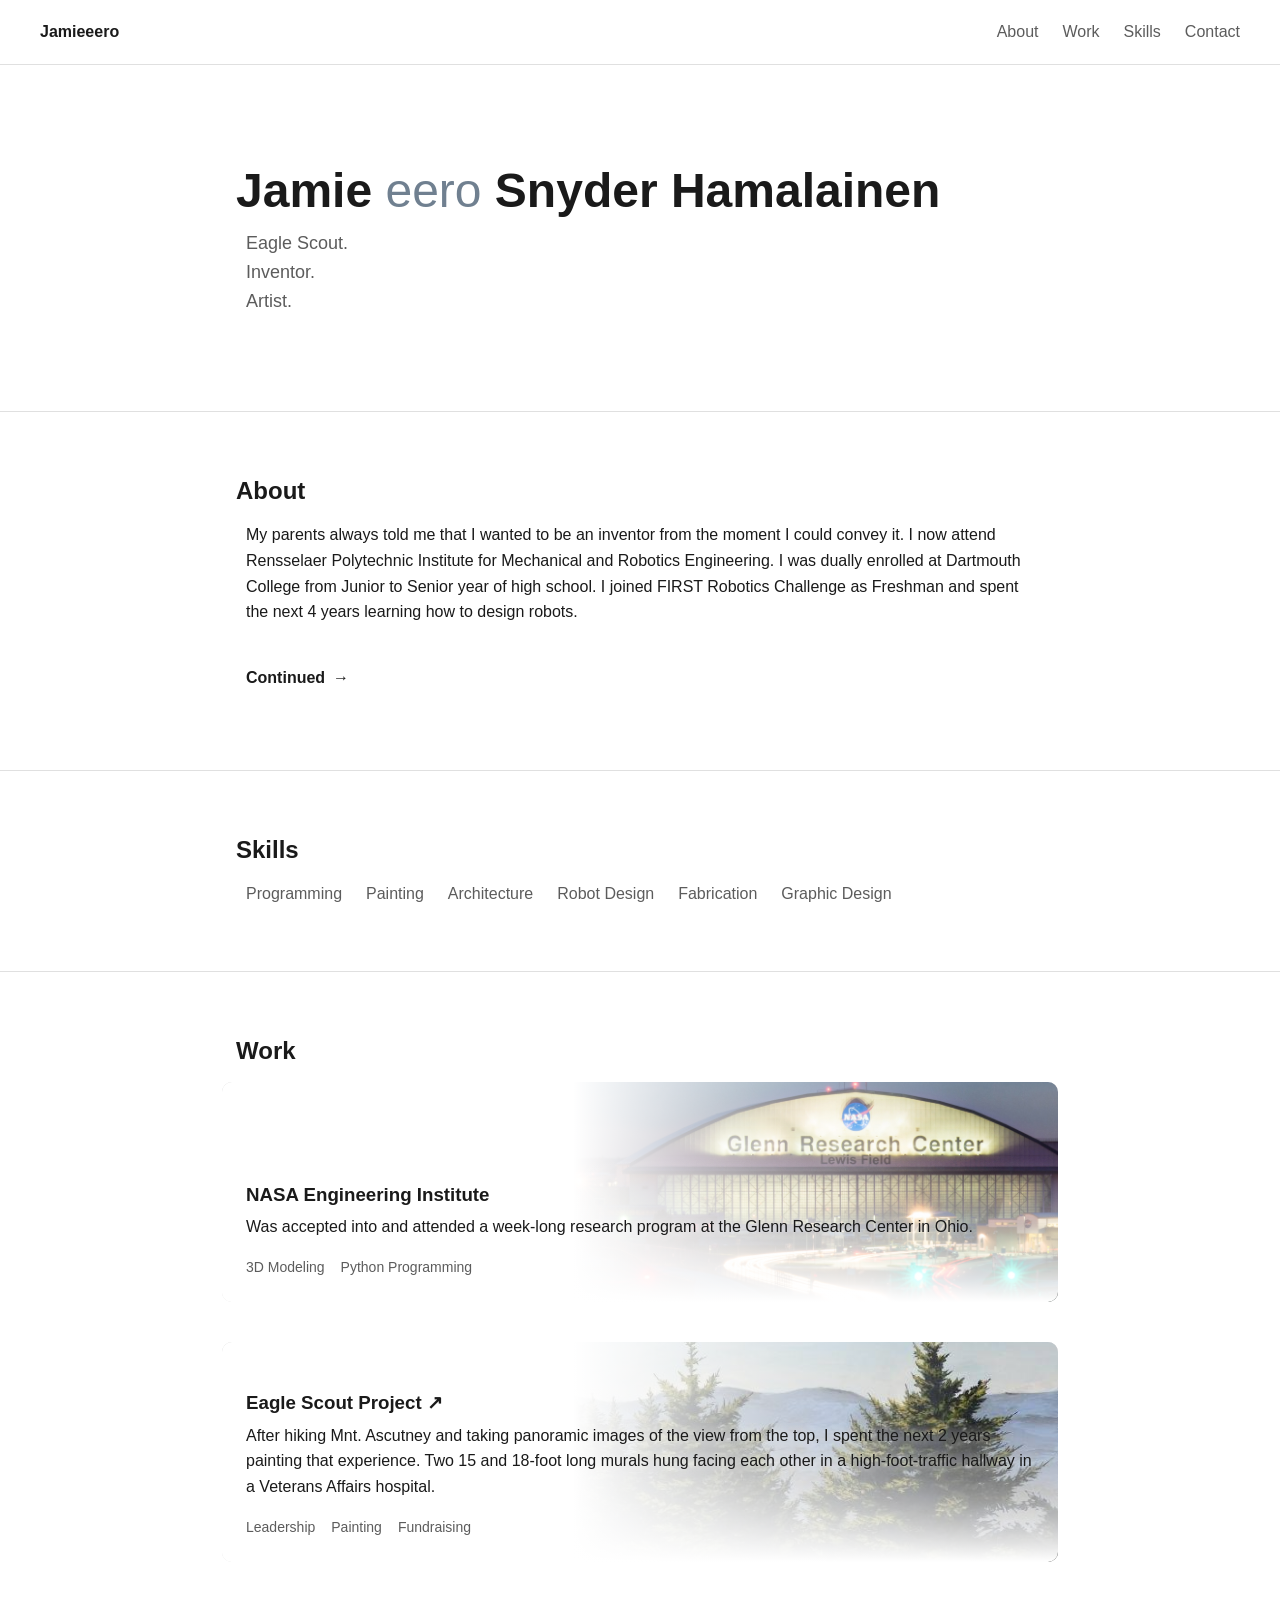
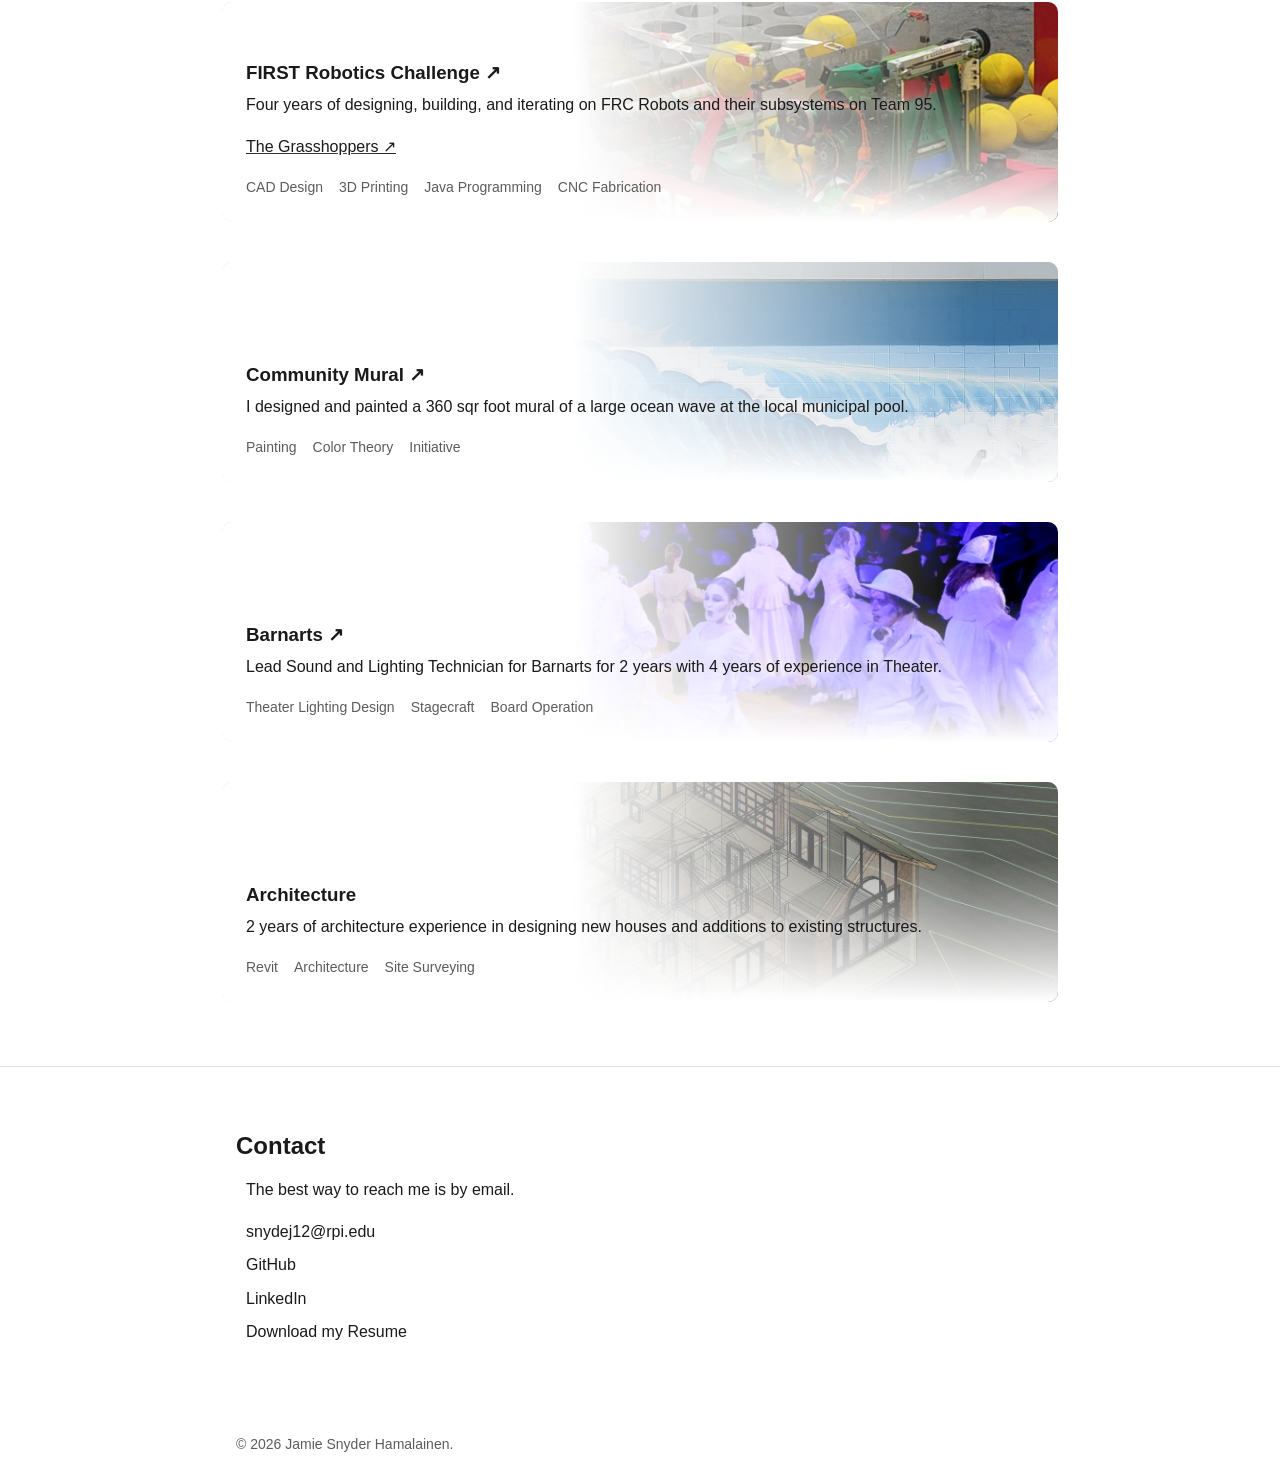
==== commit 41eca9f3: "images" ====
--- a/index.html
+++ b/index.html
@@ -93,10 +93,10 @@
 
                 <article class="project reveal">
                     <div class="project-thumb">
-                        <img src="media/work/nasa.jpg" alt="" loading="lazy" onerror="this.parentElement.remove()">
-                    </div>
-                    <div class="project-body">
-                        <h3><a href="">NASA Engineering Institute/a></h3>
+                        <img src="media/glen.jpg" alt="" loading="lazy" onerror="this.parentElement.remove()">
+                    </div>
+                    <div class="project-body">
+                        <h3><a href="">NASA Engineering Institute </a></h3>
                         <p>Was accepted into and attended a week-long research program at the Glenn Research Center in Ohio.</p>
                         <ul class="project-meta">
                             <li>3D Modeling</li>
@@ -107,7 +107,7 @@
 
                 <article class="project reveal">
                     <div class="project-thumb">
-                        <img src="media/work/eagle-project.jpg" alt="" loading="lazy" onerror="this.parentElement.remove()">
+                        <img src="media/VAMural.jpg" alt="" loading="lazy" onerror="this.parentElement.remove()">
                     </div>
                     <div class="project-body">
                         <h3><a href="eagleproject.html">Eagle Scout Project ↗</a></h3>
@@ -124,7 +124,7 @@
 
                 <article class="project reveal">
                     <div class="project-thumb">
-                        <img src="media/work/frc.jpg" alt="" loading="lazy" onerror="this.parentElement.remove()">
+                        <img src="media/robotics.png" alt="" loading="lazy" onerror="this.parentElement.remove()">
                     </div>
                     <div class="project-body">
                         <h3><a href="https://www.firstinspires.org/programs/frc/">FIRST Robotics Challenge ↗</a></h3>
@@ -141,7 +141,22 @@
 
                 <article class="project reveal">
                     <div class="project-thumb">
-                        <img src="media/barnarts.jpg" alt="" loading="lazy" onerror="this.parentElement.remove()">
+                        <img src="media/poolmural.png" alt="" loading="lazy" onerror="this.parentElement.remove()">
+                    </div>
+                    <div class="project-body">
+                        <h3><a href="poolmural.html">Community Mural ↗</a></h3>
+                        <p>I designed and painted a 360 sqr foot mural of a large ocean wave at the local municipal pool.</p>
+                        <ul class="project-meta">
+                            <li>Painting</li>
+                            <li>Color Theory</li>
+                            <li>Initiative</li>
+                        </ul>
+                    </div>
+                </article>
+
+                <article class="project reveal">
+                    <div class="project-thumb">
+                        <img src="media/barnarts.png" alt="" loading="lazy" onerror="this.parentElement.remove()">
                     </div>
                     <div class="project-body">
                         <h3><a href="https://barnarts.org/">Barnarts ↗</a></h3>
@@ -154,20 +169,6 @@
                     </div>
                 </article>
 
-                <article class="project reveal">
-                    <div class="project-thumb">
-                        <img src="media/poolmural.png" alt="" loading="lazy" onerror="this.parentElement.remove()">
-                    </div>
-                    <div class="project-body">
-                        <h3><a href="poolmural.html">Community Mural ↗</a></h3>
-                        <p>I designed and painted a 360 sqr foot mural of a large ocean wave at the local municipal pool.</p>
-                        <ul class="project-meta">
-                            <li>Painting</li>
-                            <li>Color Theory</li>
-                            <li>Initiative</li>
-                        </ul>
-                    </div>
-                </article>
 
                 <article class="project reveal">
                     <div class="project-thumb">
--- a/styles.css
+++ b/styles.css
@@ -400,6 +400,7 @@
 .project-thumb {
     position: absolute;
     inset: 0;
+    z-index: 0;
     width: 100%;
     height: 100%;
     background-color: var(--color-border);
@@ -409,6 +410,9 @@
     width: 100%;
     height: 100%;
     object-fit: cover;
+    object-position: 50% 50%;
+    transform: scale(1.1);          /* creates horizontal room to pan into */
+    transform-origin: -70% 50%;      /* shifts the visible crop rightward */
     display: block;
 }
 
@@ -418,18 +422,24 @@
     content: "";
     position: absolute;
     inset: 0;
-    background: linear-gradient(to right,
-        var(--color-bg) 0%,
-        var(--color-bg) 38%,
-        transparent 85%);
+    z-index: 1;
+    background:
+        linear-gradient(to top,
+            var(--color-bg) 0%,
+            transparent 65%),
+        linear-gradient(to right,
+            var(--color-bg) 0%,
+            var(--color-bg) 42%,
+            transparent 90%);
     pointer-events: none;
 }
 
 .project-body {
     position: relative;
-    z-index: 1;
+    z-index: 2;
     flex: 1;
     min-width: 0;
+    text-shadow: 0 1px 12px var(--color-bg);
 }
 
 .project:hover,
@@ -732,10 +742,14 @@
     }
 
     .project::before {
-        background: linear-gradient(to right,
-            var(--color-bg) 0%,
-            var(--color-bg) 55%,
-            transparent 95%);
+        background:
+            linear-gradient(to top,
+                var(--color-bg) 0%,
+                transparent 70%),
+            linear-gradient(to right,
+                var(--color-bg) 0%,
+                var(--color-bg) 55%,
+                transparent 95%);
     }
 
     .gallery-entry,
